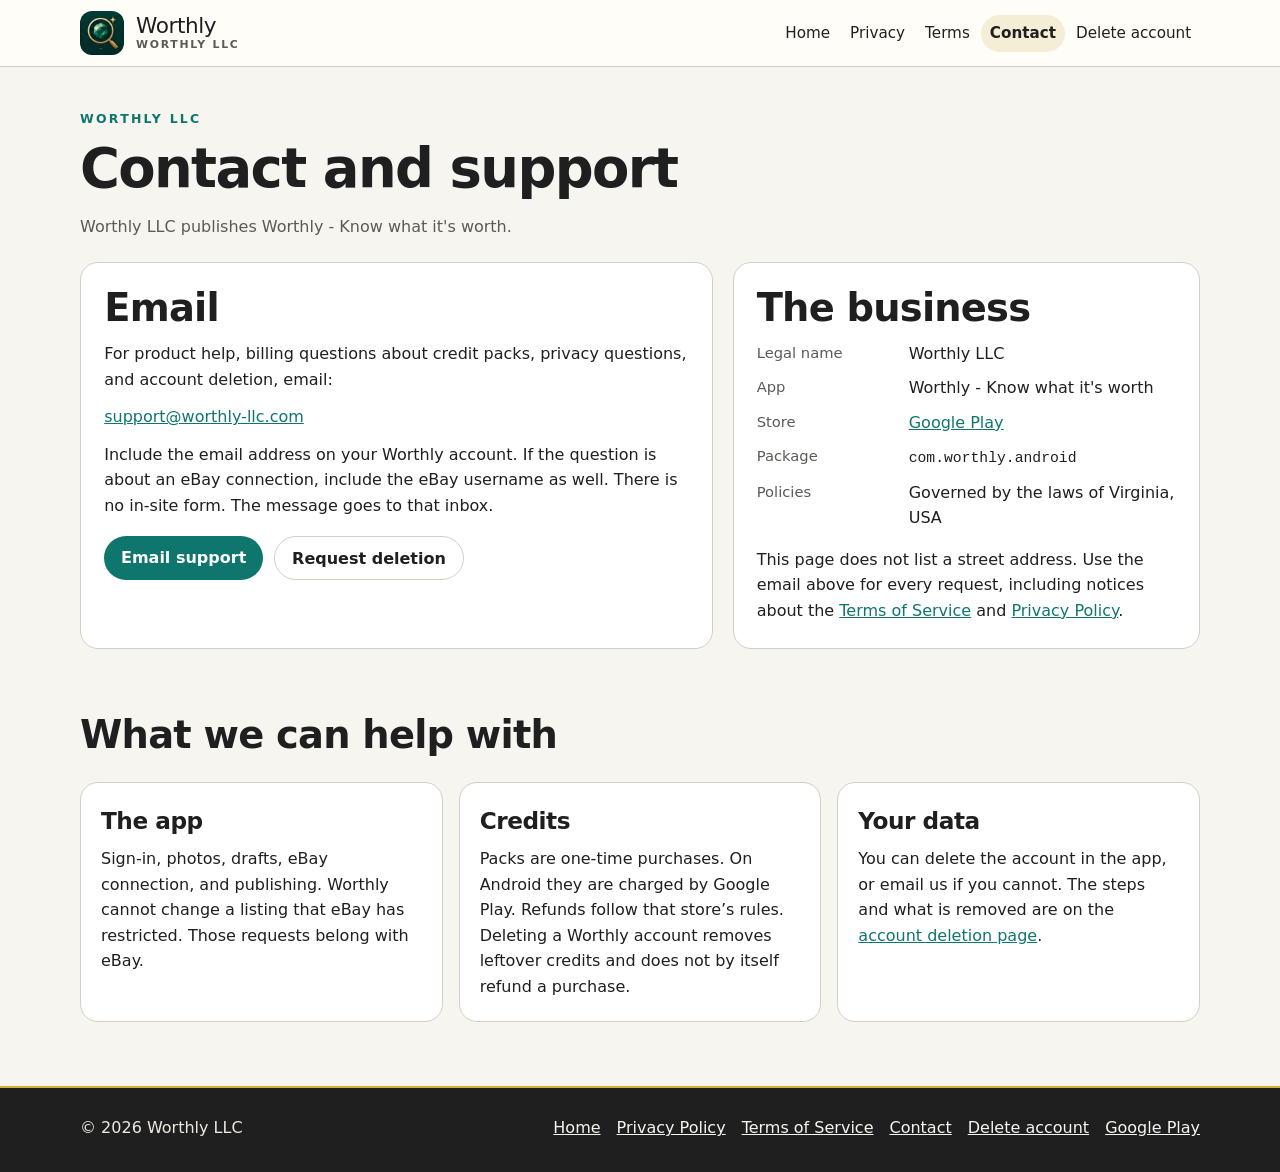
==== contact.html @ cd44a159 "Apply ListGenie brand facts and the Worthly support address. Use the emerald, forest, gold, and char" ====
<!DOCTYPE html>
<html lang="en">
<head>
  <meta charset="utf-8">
  <meta name="viewport" content="width=device-width, initial-scale=1">
  <title>Contact — Worthly LLC</title>
  <meta name="description" content="Contact Worthly LLC, publisher of the Worthly app. Support email for product help, privacy, and account deletion.">
  <link rel="canonical" href="https://worthly-llc.com/contact.html">
  <meta name="theme-color" content="#0F766E">
  <link rel="icon" href="assets/favicon-32.png" type="image/png" sizes="32x32">
  <link rel="apple-touch-icon" href="assets/apple-touch-icon.png">
  <link rel="stylesheet" href="css/styles.css">
</head>
<body>
  <!--
    TODO: No street address is published. The Play Console developer profile lists one, and the app source does not. Add it here only if Worthly LLC wants that address on the public site.
  -->
  <a class="skip" href="#main">Skip to content</a>
  <header class="site-header">
    <div class="header-inner">
      <a class="brand" href="index.html">
        <img src="assets/icon.png" width="512" height="512" alt="">
        <span class="brand-name">Worthly<span>Worthly LLC</span></span>
      </a>
      <nav class="nav" aria-label="Primary">
        <a href="index.html">Home</a>
        <a href="privacy.html">Privacy</a>
        <a href="terms.html">Terms</a>
        <a href="contact.html" aria-current="page">Contact</a>
        <a href="delete-account.html">Delete account</a>
      </nav>
    </div>
  </header>

  <main id="main">
    <div class="wrap page-intro">
      <p class="kicker">Worthly LLC</p>
      <h1 class="page-title">Contact and support</h1>
      <p class="updated">Worthly LLC publishes Worthly - Know what it's worth.</p>
    </div>

    <section class="section" style="padding-top: 1.2rem;">
      <div class="wrap company">
        <article class="card">
          <h2>Email</h2>
          <p>For product help, billing questions about credit packs, privacy questions, and account deletion, email:</p>
          <p><a href="mailto:support@worthly-llc.com">support@worthly-llc.com</a></p>
          <p>Include the email address on your Worthly account. If the question is about an eBay connection, include the eBay username as well. There is no in-site form. The message goes to that inbox.</p>
          <div class="button-row">
            <a class="button" href="mailto:support@worthly-llc.com?subject=Worthly%20support">Email support</a>
            <a class="button secondary" href="mailto:support@worthly-llc.com?subject=Account%20deletion%20request">Request deletion</a>
          </div>
        </article>
        <article class="card">
          <h2>The business</h2>
          <dl class="identity">
            <dt>Legal name</dt>
            <dd>Worthly LLC</dd>
            <dt>App</dt>
            <dd>Worthly - Know what it's worth</dd>
            <dt>Store</dt>
            <dd><a href="https://play.google.com/store/apps/details?id=com.worthly.android">Google Play</a></dd>
            <dt>Package</dt>
            <dd><code>com.worthly.android</code></dd>
            <dt>Policies</dt>
            <dd>Governed by the laws of Virginia, USA</dd>
          </dl>
          <p style="margin-top: 1rem;">This page does not list a street address. Use the email above for every request, including notices about the <a href="terms.html">Terms of Service</a> and <a href="privacy.html">Privacy Policy</a>.</p>
        </article>
      </div>
    </section>

    <section class="section" style="padding-top: 0;" aria-labelledby="help-heading">
      <div class="wrap">
        <h2 id="help-heading">What we can help with</h2>
        <div class="choice-grid">
          <article class="choice">
            <h3>The app</h3>
            <p>Sign-in, photos, drafts, eBay connection, and publishing. Worthly cannot change a listing that eBay has restricted. Those requests belong with eBay.</p>
          </article>
          <article class="choice">
            <h3>Credits</h3>
            <p>Packs are one-time purchases. On Android they are charged by Google Play. Refunds follow that store’s rules. Deleting a Worthly account removes leftover credits and does not by itself refund a purchase.</p>
          </article>
          <article class="choice">
            <h3>Your data</h3>
            <p>You can delete the account in the app, or email us if you cannot. The steps and what is removed are on the <a href="delete-account.html">account deletion page</a>.</p>
          </article>
        </div>
      </div>
    </section>
  </main>

  <footer class="site-footer">
    <div class="footer-inner">
      <p>© 2026 Worthly LLC</p>
      <nav class="footer-nav" aria-label="Footer">
        <a href="index.html">Home</a>
        <a href="privacy.html">Privacy Policy</a>
        <a href="terms.html">Terms of Service</a>
        <a href="contact.html" aria-current="page">Contact</a>
        <a href="delete-account.html">Delete account</a>
        <a href="https://play.google.com/store/apps/details?id=com.worthly.android">Google Play</a>
      </nav>
    </div>
  </footer>
</body>
</html>
---- css/styles.css ----
:root {
  --ink: #1f1f1f;
  --muted: #5c5a54;
  --paper: #f7f5f0;
  --paper-2: #ffffff;
  --line: #d4cfc4;
  --green: #166534;
  --green-deep: #1f1f1f;
  --teal: #0f766e;
  --teal-deep: #166534;
  --gold: #d4af37;
  --gold-line: #d4af37;
  --brass: #b08d57;
  --cream: #f7f5f0;
  --accent-bg: #f5eed6;
  --focus: #166534;
  --shadow: 0 22px 50px rgba(31, 31, 31, 0.14);
  --sans: system-ui, -apple-system, "Segoe UI", "Helvetica Neue", Arial, sans-serif;
  --mono: ui-monospace, "SFMono-Regular", Menlo, Consolas, monospace;
  --max: 1120px;
  --measure: 68ch;
}

*,
*::before,
*::after {
  box-sizing: border-box;
}

html {
  scroll-behavior: smooth;
}

body {
  margin: 0;
  min-height: 100vh;
  display: flex;
  flex-direction: column;
  font-family: var(--sans);
  color: var(--ink);
  background: var(--paper);
  line-height: 1.6;
  font-size: 1rem;
}

main {
  flex: 1;
}

img {
  max-width: 100%;
  height: auto;
}

a {
  color: var(--teal);
}

a:hover {
  color: var(--green);
}

:focus-visible {
  outline: 3px solid var(--focus);
  outline-offset: 3px;
}

::selection {
  background: var(--accent-bg);
  color: var(--ink);
}

.skip {
  position: absolute;
  left: 1rem;
  top: -4rem;
  background: var(--paper-2);
  color: var(--ink);
  padding: 0.55rem 0.85rem;
  z-index: 20;
  border-radius: 8px;
}

.skip:focus {
  top: 0.6rem;
}

.wrap {
  width: min(var(--max), calc(100% - 2rem));
  margin-inline: auto;
}

.site-header {
  background: rgba(255, 253, 248, 0.92);
  border-bottom: 1px solid var(--line);
  position: sticky;
  top: 0;
  z-index: 5;
  backdrop-filter: blur(10px);
}

.header-inner {
  width: min(var(--max), calc(100% - 2rem));
  margin-inline: auto;
  display: flex;
  align-items: center;
  justify-content: space-between;
  gap: 0.75rem 1.5rem;
  padding: 0.7rem 0;
  flex-wrap: wrap;
}

.brand {
  display: flex;
  align-items: center;
  gap: 0.75rem;
  text-decoration: none;
  color: var(--ink);
}

.brand img {
  width: 44px;
  height: 44px;
  border-radius: 12px;
}

.brand-name {
  font-family: var(--sans);
  font-size: 1.35rem;
  letter-spacing: -0.02em;
  line-height: 1;
}

.brand-name span {
  display: block;
  font-family: var(--sans);
  font-size: 0.68rem;
  letter-spacing: 0.16em;
  text-transform: uppercase;
  color: var(--muted);
  margin-top: 0.22rem;
  font-weight: 600;
}

.nav {
  display: flex;
  flex-wrap: wrap;
  gap: 0.25rem 0.15rem;
}

.nav a {
  text-decoration: none;
  color: var(--ink);
  font-size: 0.95rem;
  padding: 0.4rem 0.55rem;
  border-radius: 999px;
}

.nav a[aria-current="page"] {
  background: var(--accent-bg);
  font-weight: 600;
}

.nav a:hover {
  background: var(--accent-bg);
  color: var(--ink);
}

.hero {
  background:
    radial-gradient(720px 340px at 88% -10%, rgba(15, 118, 110, 0.42), transparent 58%),
    var(--green-deep);
  color: var(--cream);
  padding: 3.6rem 0 3.3rem;
}

.hero-grid {
  display: grid;
  grid-template-columns: minmax(0, 1.35fr) minmax(180px, 0.65fr);
  gap: 2.5rem;
  align-items: center;
}

.kicker {
  letter-spacing: 0.18em;
  text-transform: uppercase;
  font-size: 0.78rem;
  font-weight: 600;
  color: var(--teal);
  margin: 0 0 0.75rem;
}

.hero .kicker {
  color: var(--gold);
}

.hero h1,
.page-title {
  font-family: var(--sans);
  font-weight: 700;
  letter-spacing: -0.03em;
  line-height: 1.04;
  margin: 0 0 1rem;
}

.hero h1 {
  font-size: clamp(2.7rem, 6vw, 4.6rem);
  color: var(--cream);
  text-wrap: balance;
}

.lede {
  font-size: 1.18rem;
  max-width: 40rem;
  color: var(--cream);
  margin: 0 0 1.5rem;
}

.hero-actions {
  display: flex;
  flex-wrap: wrap;
  align-items: center;
  gap: 0.4rem 1.25rem;
}

.play-badge {
  display: block;
  width: 200px;
  height: auto;
}

.hero-meta {
  color: #ede9e0;
  font-size: 0.95rem;
  margin: 0.35rem 0 0;
}

.hero-meta a {
  color: var(--cream);
}

.hero-icon {
  justify-self: end;
  width: min(280px, 70%);
  filter: drop-shadow(0 28px 40px rgba(0, 0, 0, 0.35));
}

.section {
  padding: 4rem 0;
}

.section h2,
.card h2,
.legal-prose h2 {
  font-family: var(--sans);
  font-weight: 700;
  letter-spacing: -0.02em;
  line-height: 1.15;
}

.section h2 {
  font-size: clamp(1.8rem, 3vw, 2.45rem);
  margin: 0 0 0.7rem;
}

.section-intro {
  max-width: 46rem;
  color: var(--muted);
  margin: 0;
}

.split {
  display: grid;
  grid-template-columns: 1fr 1fr;
  gap: 1.5rem 2rem;
  align-items: start;
}

.steps,
.packs,
.choice-grid {
  display: grid;
  gap: 1rem;
  margin-top: 1.6rem;
}

.steps,
.packs {
  grid-template-columns: repeat(3, 1fr);
}

.choice-grid {
  grid-template-columns: repeat(3, 1fr);
}

.step,
.pack,
.card,
.choice {
  background: var(--paper-2);
  border: 1px solid var(--line);
  border-radius: 18px;
}

.step,
.pack,
.choice {
  padding: 1.2rem 1.25rem 1.35rem;
}

.card {
  padding: 1.4rem 1.45rem 1.5rem;
}

.step .num,
.choice .num {
  display: block;
  font-size: 0.75rem;
  letter-spacing: 0.14em;
  text-transform: uppercase;
  color: var(--teal-deep);
  font-weight: 600;
  margin-bottom: 0.35rem;
}

.step h3,
.choice h3,
.pack h3 {
  font-family: var(--sans);
  font-weight: 700;
  font-size: 1.45rem;
  margin: 0 0 0.4rem;
  letter-spacing: -0.02em;
}

.step p,
.choice p,
.pack p,
.card p {
  margin: 0;
}

.step p + p,
.card p + p,
.choice p + p {
  margin-top: 0.75rem;
}

.shots {
  background: var(--green-deep);
  color: var(--cream);
  border-top: 2px solid var(--gold);
}

.shots h2 {
  color: var(--cream);
}

.shots .section-intro {
  color: #ede9e0;
}

.shot-row {
  display: grid;
  grid-auto-flow: column;
  grid-auto-columns: minmax(210px, 250px);
  gap: 1rem;
  overflow-x: auto;
  scroll-snap-type: x mandatory;
  padding: 1.4rem 0 0.4rem;
  margin: 0;
  list-style: none;
}

.shot-row li {
  scroll-snap-align: start;
}

.shot-row figure {
  margin: 0;
}

.shot-row img {
  width: 100%;
  border-radius: 24px;
  border: 1px solid rgba(243, 230, 207, 0.28);
  box-shadow: var(--shadow);
  background: #10211e;
}

.shot-row figcaption {
  margin-top: 0.6rem;
  font-size: 0.9rem;
  color: #ede9e0;
}

.table-wrap {
  overflow-x: auto;
  margin-top: 1.4rem;
  border: 1px solid var(--line);
  border-radius: 16px;
  background: var(--paper-2);
}

table {
  width: 100%;
  border-collapse: collapse;
  min-width: 36rem;
}

th,
td {
  text-align: left;
  padding: 0.85rem 1rem;
  border-bottom: 1px solid var(--line);
  vertical-align: top;
}

tr:last-child td {
  border-bottom: 0;
}

th {
  background: #ede9e0;
  font-size: 0.78rem;
  letter-spacing: 0.08em;
  text-transform: uppercase;
  font-weight: 600;
}

.pack h3 {
  margin-bottom: 0.25rem;
}

.pack .price {
  color: var(--teal);
  font-weight: 600;
}

.note {
  color: var(--muted);
  font-size: 0.95rem;
  max-width: 48rem;
}

.company {
  display: grid;
  grid-template-columns: 1.15fr 0.85fr;
  gap: 1.25rem;
  align-items: stretch;
}

dl.identity {
  display: grid;
  grid-template-columns: 8.5rem 1fr;
  gap: 0.55rem 1rem;
  margin: 0;
}

dl.identity dt {
  color: var(--muted);
  font-size: 0.92rem;
}

dl.identity dd {
  margin: 0;
}

.button {
  display: inline-block;
  background: var(--teal);
  color: #fff;
  text-decoration: none;
  padding: 0.72rem 1.05rem;
  border-radius: 999px;
  font-weight: 600;
  line-height: 1.2;
}

.button:hover {
  background: var(--teal-deep);
  color: #fff;
}

.button.secondary {
  background: transparent;
  color: var(--ink);
  border: 1px solid var(--line);
}

.button.secondary:hover {
  background: var(--accent-bg);
  color: var(--ink);
}

.button-row {
  display: flex;
  flex-wrap: wrap;
  gap: 0.7rem;
  margin-top: 1.1rem;
}

.site-footer {
  background: var(--green-deep);
  color: #ede9e0;
  border-top: 2px solid var(--gold);
  padding: 1.7rem 0 2rem;
  margin-top: auto;
}

.footer-inner {
  width: min(var(--max), calc(100% - 2rem));
  margin-inline: auto;
  display: flex;
  flex-wrap: wrap;
  justify-content: space-between;
  gap: 0.8rem 1.5rem;
  align-items: center;
}

.site-footer a {
  color: var(--cream);
}

.site-footer p {
  margin: 0;
}

.footer-nav {
  display: flex;
  flex-wrap: wrap;
  gap: 0.45rem 1rem;
}

.page-intro {
  padding: 2.6rem 0 0.25rem;
}

.page-title {
  font-size: clamp(2.2rem, 4.5vw, 3.4rem);
  text-wrap: balance;
}

.updated {
  color: var(--muted);
  margin: 0;
}

.legal-prose {
  padding-bottom: 3.5rem;
  max-width: 74ch;
}

.legal-prose h2 {
  font-size: 1.5rem;
  margin: 2.1rem 0 0.45rem;
}

.legal-prose h3 {
  font-size: 1.08rem;
  margin: 1.3rem 0 0.3rem;
}

.legal-prose ul,
.legal-prose ol {
  padding-left: 1.2rem;
}

.legal-prose li + li {
  margin-top: 0.35rem;
}

.toc {
  display: flex;
  flex-wrap: wrap;
  gap: 0.4rem 0.9rem;
  padding: 0;
  margin: 1.2rem 0 0;
  list-style: none;
}

.toc a {
  text-underline-offset: 0.15em;
}

code {
  font-family: var(--mono);
  font-size: 0.92em;
}

.visually-hidden {
  position: absolute;
  width: 1px;
  height: 1px;
  padding: 0;
  margin: -1px;
  overflow: hidden;
  clip: rect(0, 0, 0, 0);
  white-space: nowrap;
  border: 0;
}

.callout {
  border-left: 3px solid var(--gold-line);
  background: #fffdf8;
  padding: 0.85rem 1rem;
  border-radius: 0 12px 12px 0;
  margin: 1rem 0;
}

@media (max-width: 860px) {
  .hero-grid,
  .steps,
  .packs,
  .choice-grid,
  .company,
  .split {
    grid-template-columns: 1fr;
  }

  .hero {
    padding: 2.2rem 0 2.3rem;
  }

  .hero-grid {
    gap: 0.4rem;
  }

  .hero-icon {
    justify-self: start;
    width: 112px;
    order: -1;
  }

  .section {
    padding: 2.6rem 0;
  }

  dl.identity {
    grid-template-columns: 1fr;
    gap: 0.15rem;
  }

  dl.identity dt:not(:first-of-type) {
    margin-top: 0.75rem;
  }
}

@media (prefers-reduced-motion: reduce) {
  html {
    scroll-behavior: auto;
  }
}

@media print {
  .site-header,
  .site-footer,
  .skip,
  .play-badge,
  .button-row {
    display: none;
  }

  body {
    background: #fff;
    color: #000;
  }

  a {
    color: #000;
  }
}
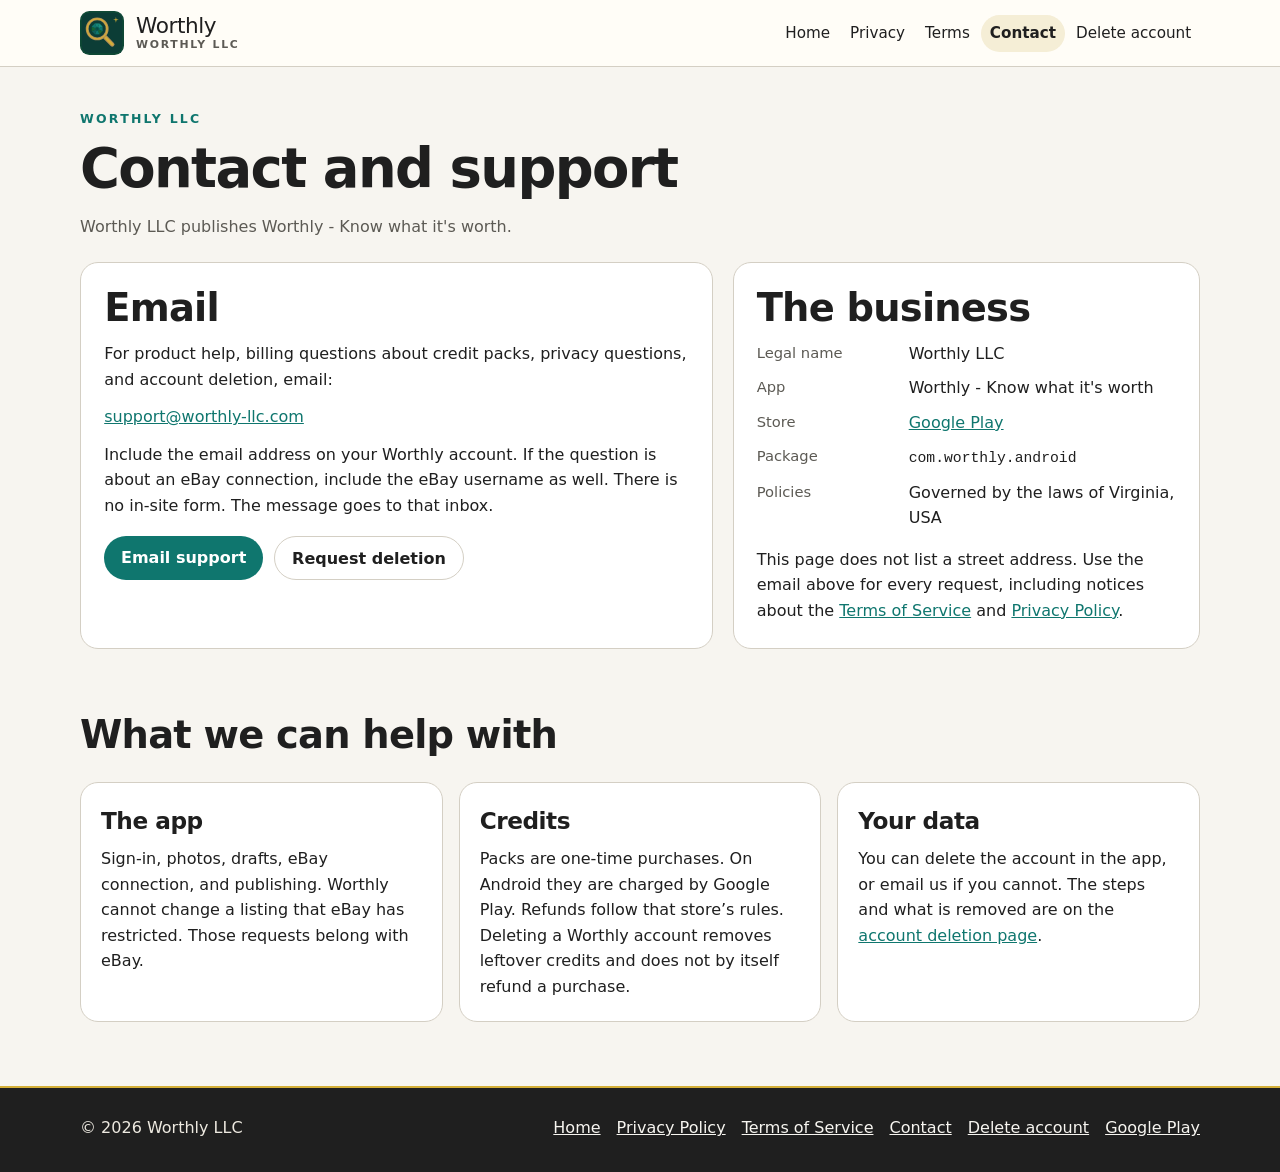
==== commit 350db5d6: "Replace the blurry Play icon with a sharp geometric SVG mark. The hero scaled a 512px raster and loo" ====
--- a/contact.html
+++ b/contact.html
@@ -8,6 +8,7 @@
   <link rel="canonical" href="https://worthly-llc.com/contact.html">
   <meta name="theme-color" content="#0F766E">
   <link rel="icon" href="assets/favicon-32.png" type="image/png" sizes="32x32">
+  <link rel="icon" href="assets/logo.svg" type="image/svg+xml">
   <link rel="apple-touch-icon" href="assets/apple-touch-icon.png">
   <link rel="stylesheet" href="css/styles.css">
 </head>
@@ -19,7 +20,14 @@
   <header class="site-header">
     <div class="header-inner">
       <a class="brand" href="index.html">
-        <img src="assets/icon.png" width="512" height="512" alt="">
+        <svg class="brand-mark" viewBox="0 0 128 128" aria-hidden="true" focusable="false"><rect width="128" height="128" rx="28" fill="#0C3D36"/>
+  <rect x="2.75" y="2.75" width="122.5" height="122.5" rx="25.25" fill="none" stroke="#166534" stroke-width="1.5"/>
+  <line x1="73.76" y1="76.60" x2="93.90" y2="97.46" stroke="#B08D57" stroke-width="13" stroke-linecap="round"/>
+  <line x1="73.76" y1="76.60" x2="93.90" y2="97.46" stroke="#D4AF37" stroke-width="7" stroke-linecap="round"/>
+  <circle cx="50.0" cy="52.0" r="29" fill="#0C3D36" stroke="#B08D57" stroke-width="8.5"/>
+  <circle cx="50.0" cy="52.0" r="29" fill="none" stroke="#D4AF37" stroke-width="3.6"/>
+  <polygon points="56.74,35.74 66.26,45.26 50.00,52.00" fill="#1A8F82"/><polygon points="66.26,45.26 66.26,58.74 50.00,52.00" fill="#0F766E"/><polygon points="66.26,58.74 56.74,68.26 50.00,52.00" fill="#166534"/><polygon points="56.74,68.26 43.26,68.26 50.00,52.00" fill="#0F766E"/><polygon points="43.26,68.26 33.74,58.74 50.00,52.00" fill="#115E59"/><polygon points="33.74,58.74 33.74,45.26 50.00,52.00" fill="#166534"/><polygon points="33.74,45.26 43.26,35.74 50.00,52.00" fill="#0F766E"/><polygon points="43.26,35.74 56.74,35.74 50.00,52.00" fill="#178578"/><polygon points="52.45,46.09 55.91,49.55 55.91,54.45 52.45,57.91 47.55,57.91 44.09,54.45 44.09,49.55 47.55,46.09" fill="#0C5C56"/><polygon points="56.74,35.74 66.26,45.26 66.26,58.74 56.74,68.26 43.26,68.26 33.74,58.74 33.74,45.26 43.26,35.74" fill="none" stroke="#083F3A" stroke-width="0.8" stroke-linejoin="round"/><line x1="50.00" y1="52.00" x2="52.45" y2="46.09" stroke="#083F3A" stroke-width="0.55"/><line x1="50.00" y1="52.00" x2="55.91" y2="49.55" stroke="#083F3A" stroke-width="0.55"/><line x1="50.00" y1="52.00" x2="55.91" y2="54.45" stroke="#083F3A" stroke-width="0.55"/><line x1="50.00" y1="52.00" x2="52.45" y2="57.91" stroke="#083F3A" stroke-width="0.55"/><line x1="50.00" y1="52.00" x2="47.55" y2="57.91" stroke="#083F3A" stroke-width="0.55"/><line x1="50.00" y1="52.00" x2="44.09" y2="54.45" stroke="#083F3A" stroke-width="0.55"/><line x1="50.00" y1="52.00" x2="44.09" y2="49.55" stroke="#083F3A" stroke-width="0.55"/><line x1="50.00" y1="52.00" x2="47.55" y2="46.09" stroke="#083F3A" stroke-width="0.55"/>
+  <polygon points="104.50,17.10 105.95,24.05 112.90,25.50 105.95,26.95 104.50,33.90 103.05,26.95 96.10,25.50 103.05,24.05" fill="#D4AF37"/></svg>
         <span class="brand-name">Worthly<span>Worthly LLC</span></span>
       </a>
       <nav class="nav" aria-label="Primary">
--- a/css/styles.css
+++ b/css/styles.css
@@ -118,10 +118,11 @@
   color: var(--ink);
 }
 
-.brand img {
+.brand-mark {
   width: 44px;
   height: 44px;
-  border-radius: 12px;
+  display: block;
+  flex: none;
 }
 
 .brand-name {
@@ -242,7 +243,8 @@
 .hero-icon {
   justify-self: end;
   width: min(280px, 70%);
-  filter: drop-shadow(0 28px 40px rgba(0, 0, 0, 0.35));
+  height: auto;
+  display: block;
 }
 
 .section {
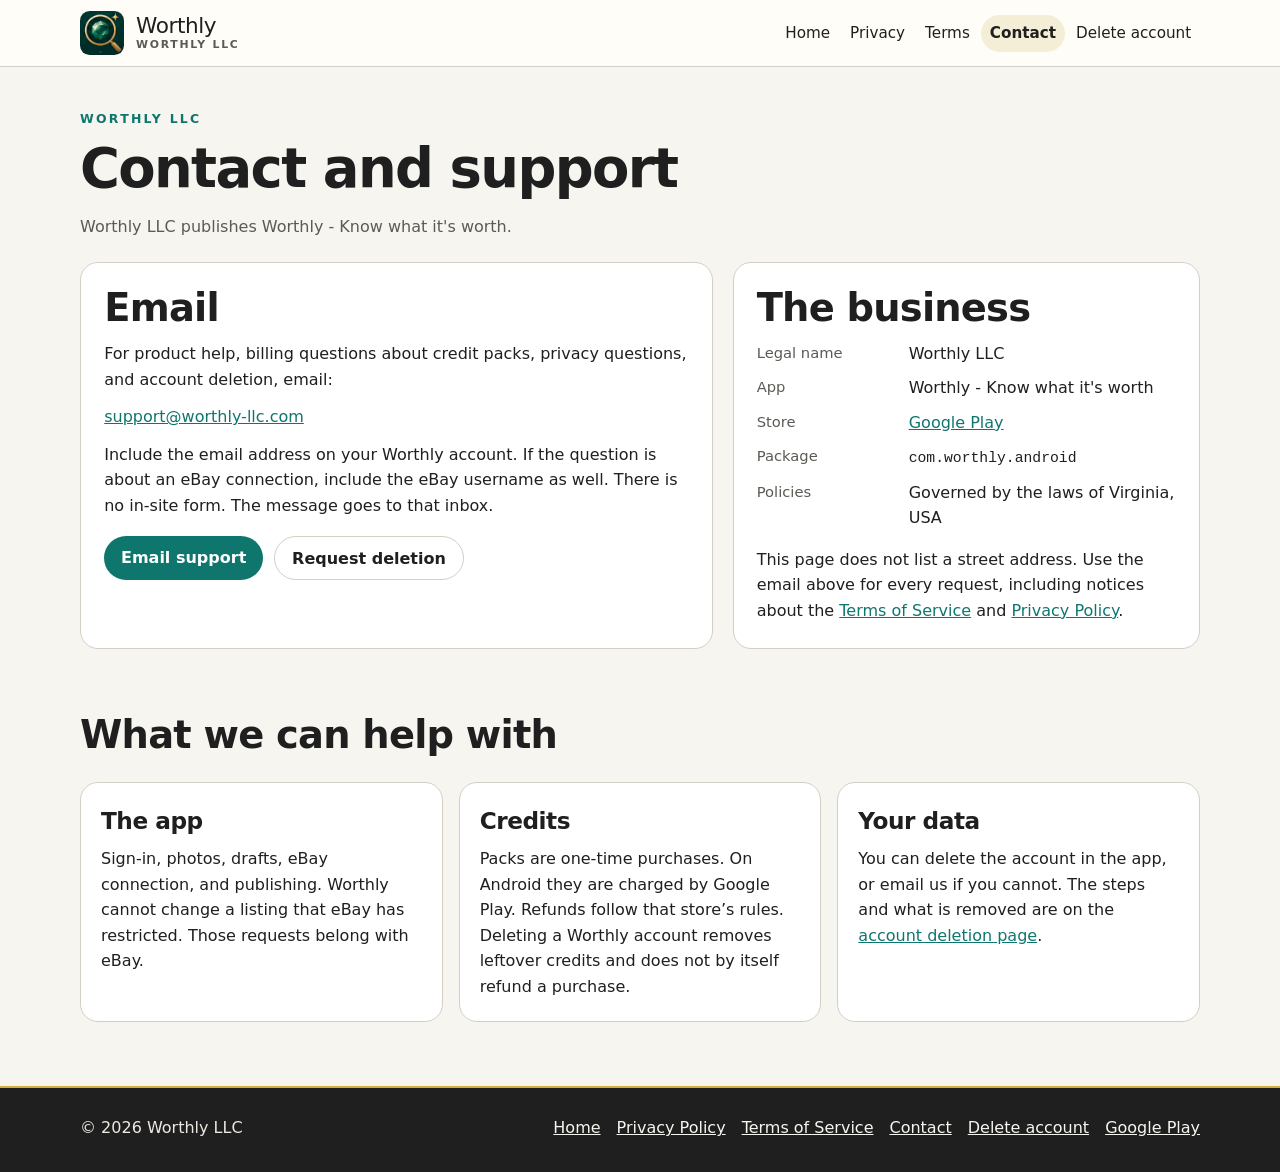
==== commit d7092369: "Use a crop of the original Play icon instead of a drawn mark. The geometric SVG did not match the li" ====
--- a/contact.html
+++ b/contact.html
@@ -8,7 +8,6 @@
   <link rel="canonical" href="https://worthly-llc.com/contact.html">
   <meta name="theme-color" content="#0F766E">
   <link rel="icon" href="assets/favicon-32.png" type="image/png" sizes="32x32">
-  <link rel="icon" href="assets/logo.svg" type="image/svg+xml">
   <link rel="apple-touch-icon" href="assets/apple-touch-icon.png">
   <link rel="stylesheet" href="css/styles.css">
 </head>
@@ -20,14 +19,7 @@
   <header class="site-header">
     <div class="header-inner">
       <a class="brand" href="index.html">
-        <svg class="brand-mark" viewBox="0 0 128 128" aria-hidden="true" focusable="false"><rect width="128" height="128" rx="28" fill="#0C3D36"/>
-  <rect x="2.75" y="2.75" width="122.5" height="122.5" rx="25.25" fill="none" stroke="#166534" stroke-width="1.5"/>
-  <line x1="73.76" y1="76.60" x2="93.90" y2="97.46" stroke="#B08D57" stroke-width="13" stroke-linecap="round"/>
-  <line x1="73.76" y1="76.60" x2="93.90" y2="97.46" stroke="#D4AF37" stroke-width="7" stroke-linecap="round"/>
-  <circle cx="50.0" cy="52.0" r="29" fill="#0C3D36" stroke="#B08D57" stroke-width="8.5"/>
-  <circle cx="50.0" cy="52.0" r="29" fill="none" stroke="#D4AF37" stroke-width="3.6"/>
-  <polygon points="56.74,35.74 66.26,45.26 50.00,52.00" fill="#1A8F82"/><polygon points="66.26,45.26 66.26,58.74 50.00,52.00" fill="#0F766E"/><polygon points="66.26,58.74 56.74,68.26 50.00,52.00" fill="#166534"/><polygon points="56.74,68.26 43.26,68.26 50.00,52.00" fill="#0F766E"/><polygon points="43.26,68.26 33.74,58.74 50.00,52.00" fill="#115E59"/><polygon points="33.74,58.74 33.74,45.26 50.00,52.00" fill="#166534"/><polygon points="33.74,45.26 43.26,35.74 50.00,52.00" fill="#0F766E"/><polygon points="43.26,35.74 56.74,35.74 50.00,52.00" fill="#178578"/><polygon points="52.45,46.09 55.91,49.55 55.91,54.45 52.45,57.91 47.55,57.91 44.09,54.45 44.09,49.55 47.55,46.09" fill="#0C5C56"/><polygon points="56.74,35.74 66.26,45.26 66.26,58.74 56.74,68.26 43.26,68.26 33.74,58.74 33.74,45.26 43.26,35.74" fill="none" stroke="#083F3A" stroke-width="0.8" stroke-linejoin="round"/><line x1="50.00" y1="52.00" x2="52.45" y2="46.09" stroke="#083F3A" stroke-width="0.55"/><line x1="50.00" y1="52.00" x2="55.91" y2="49.55" stroke="#083F3A" stroke-width="0.55"/><line x1="50.00" y1="52.00" x2="55.91" y2="54.45" stroke="#083F3A" stroke-width="0.55"/><line x1="50.00" y1="52.00" x2="52.45" y2="57.91" stroke="#083F3A" stroke-width="0.55"/><line x1="50.00" y1="52.00" x2="47.55" y2="57.91" stroke="#083F3A" stroke-width="0.55"/><line x1="50.00" y1="52.00" x2="44.09" y2="54.45" stroke="#083F3A" stroke-width="0.55"/><line x1="50.00" y1="52.00" x2="44.09" y2="49.55" stroke="#083F3A" stroke-width="0.55"/><line x1="50.00" y1="52.00" x2="47.55" y2="46.09" stroke="#083F3A" stroke-width="0.55"/>
-  <polygon points="104.50,17.10 105.95,24.05 112.90,25.50 105.95,26.95 104.50,33.90 103.05,26.95 96.10,25.50 103.05,24.05" fill="#D4AF37"/></svg>
+        <img class="brand-mark" src="assets/icon.png" width="424" height="424" alt="">
         <span class="brand-name">Worthly<span>Worthly LLC</span></span>
       </a>
       <nav class="nav" aria-label="Primary">
--- a/css/styles.css
+++ b/css/styles.css
@@ -123,6 +123,7 @@
   height: 44px;
   display: block;
   flex: none;
+  border-radius: 22%;
 }
 
 .brand-name {
@@ -245,6 +246,7 @@
   width: min(280px, 70%);
   height: auto;
   display: block;
+  border-radius: 22%;
 }
 
 .section {
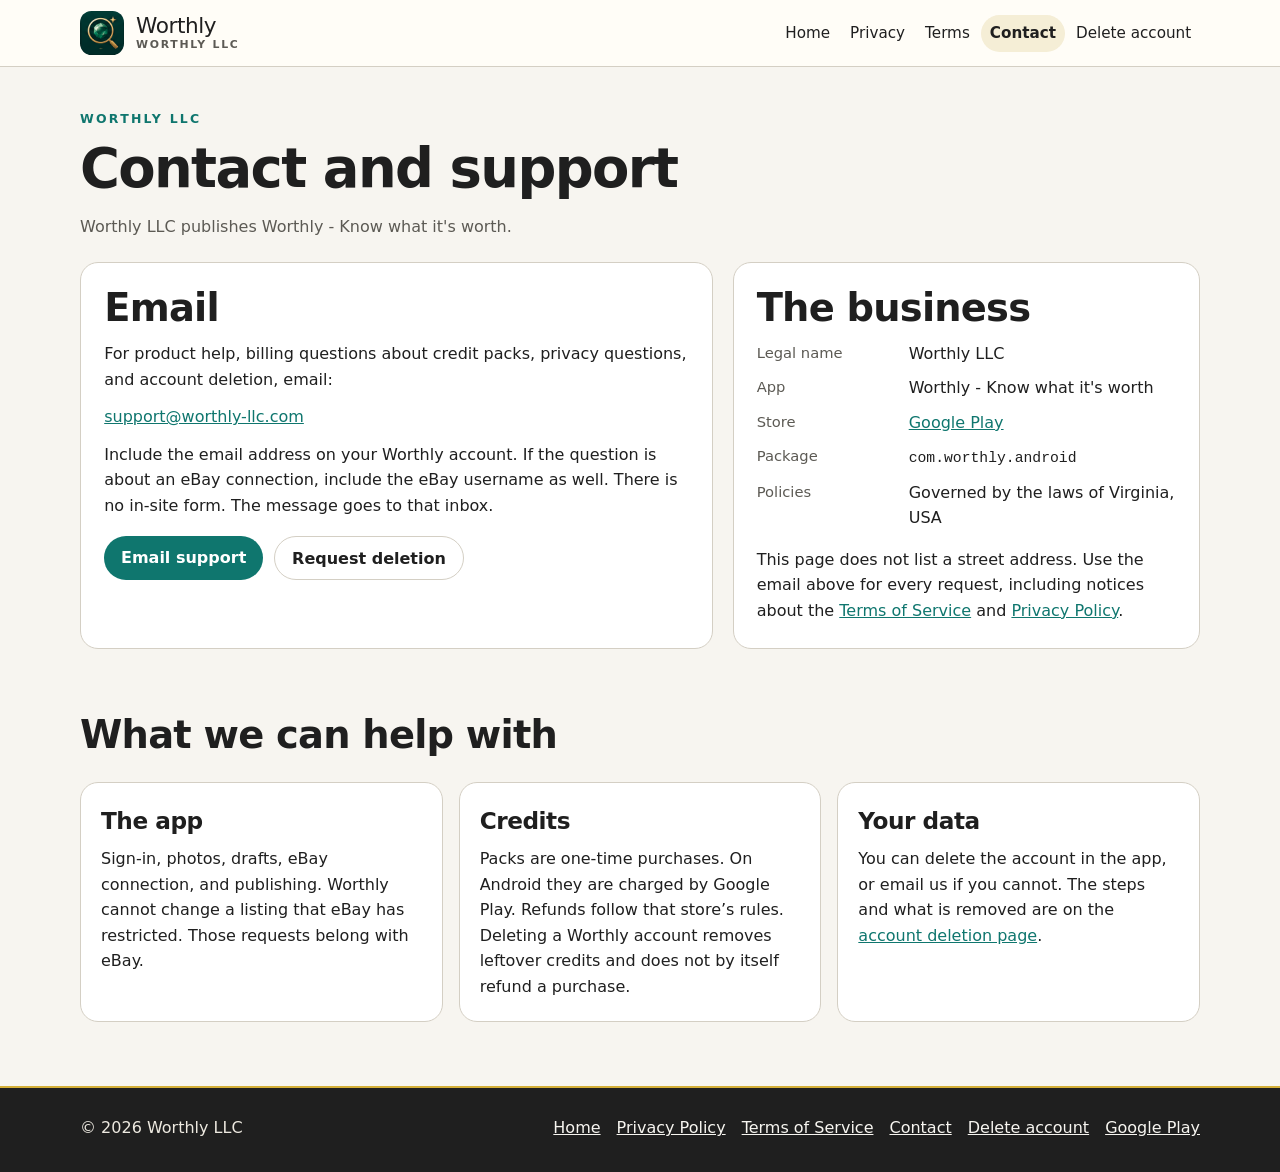
==== commit c4dd1b3e: "Restore the full Play icon and only clip the corner fringe. The inward crop removed too much of the " ====
--- a/contact.html
+++ b/contact.html
@@ -19,7 +19,7 @@
   <header class="site-header">
     <div class="header-inner">
       <a class="brand" href="index.html">
-        <img class="brand-mark" src="assets/icon.png" width="424" height="424" alt="">
+        <img class="brand-mark" src="assets/icon.png" width="512" height="512" alt="">
         <span class="brand-name">Worthly<span>Worthly LLC</span></span>
       </a>
       <nav class="nav" aria-label="Primary">
--- a/css/styles.css
+++ b/css/styles.css
@@ -123,7 +123,7 @@
   height: 44px;
   display: block;
   flex: none;
-  border-radius: 22%;
+  border-radius: 26%;
 }
 
 .brand-name {
@@ -246,7 +246,7 @@
   width: min(280px, 70%);
   height: auto;
   display: block;
-  border-radius: 22%;
+  border-radius: 26%;
 }
 
 .section {
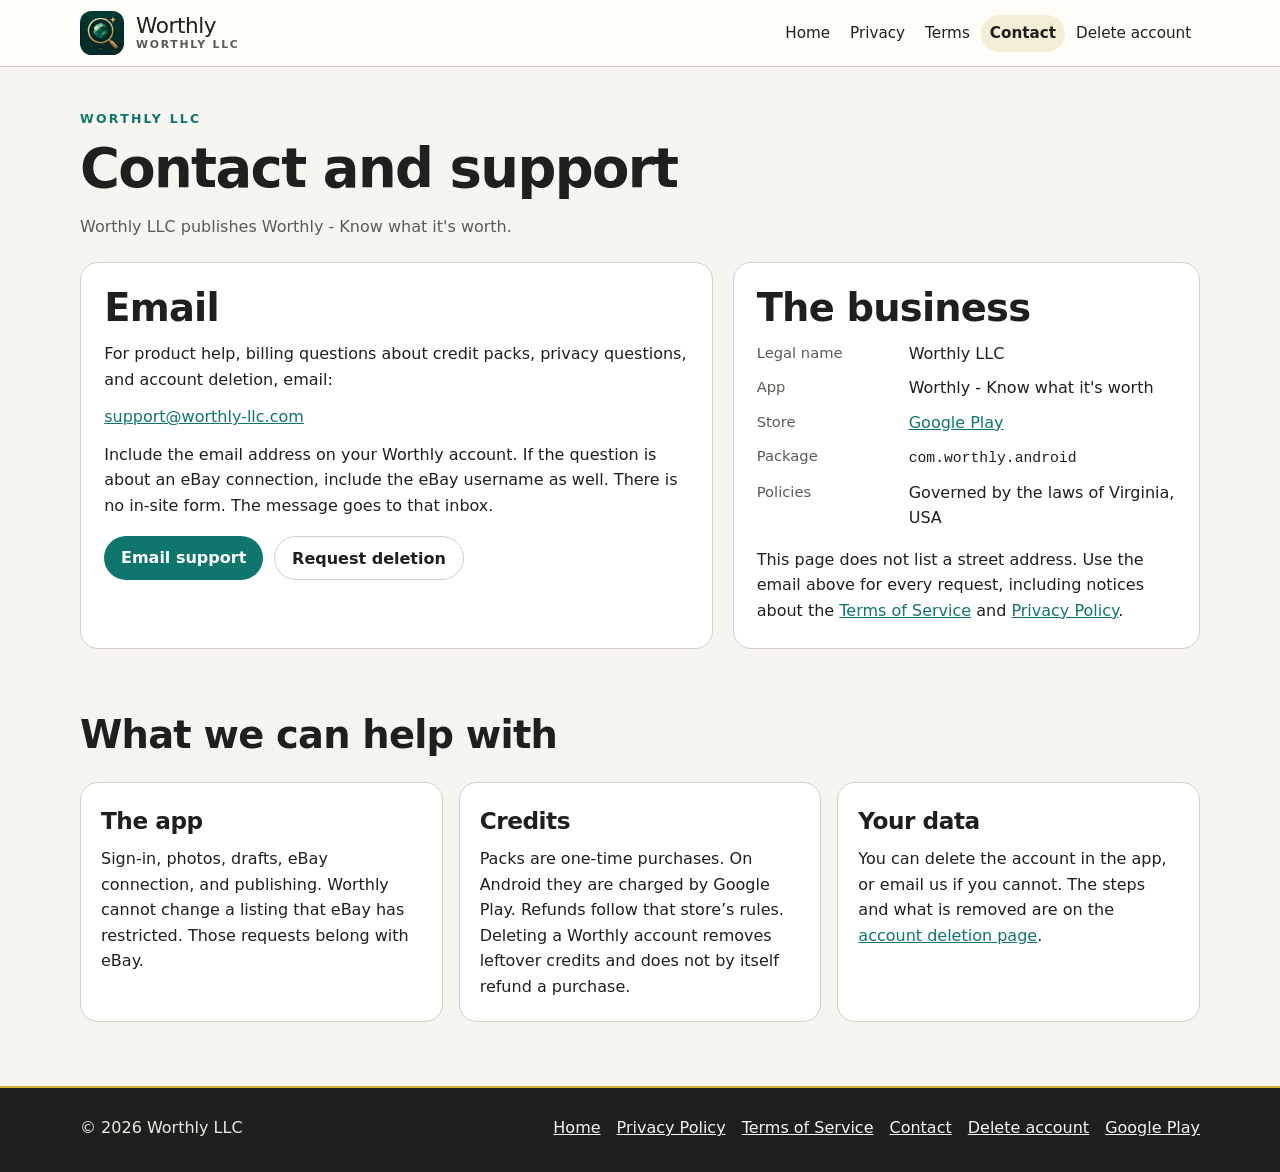
==== commit f28d8c9c: "Use the 1024 App Store icon from assets/art. The listing PNG was only 512px. The hero and header now" ====
--- a/contact.html
+++ b/contact.html
@@ -19,7 +19,7 @@
   <header class="site-header">
     <div class="header-inner">
       <a class="brand" href="index.html">
-        <img class="brand-mark" src="assets/icon.png" width="512" height="512" alt="">
+        <img class="brand-mark" src="assets/icon.png" width="1024" height="1024" alt="">
         <span class="brand-name">Worthly<span>Worthly LLC</span></span>
       </a>
       <nav class="nav" aria-label="Primary">
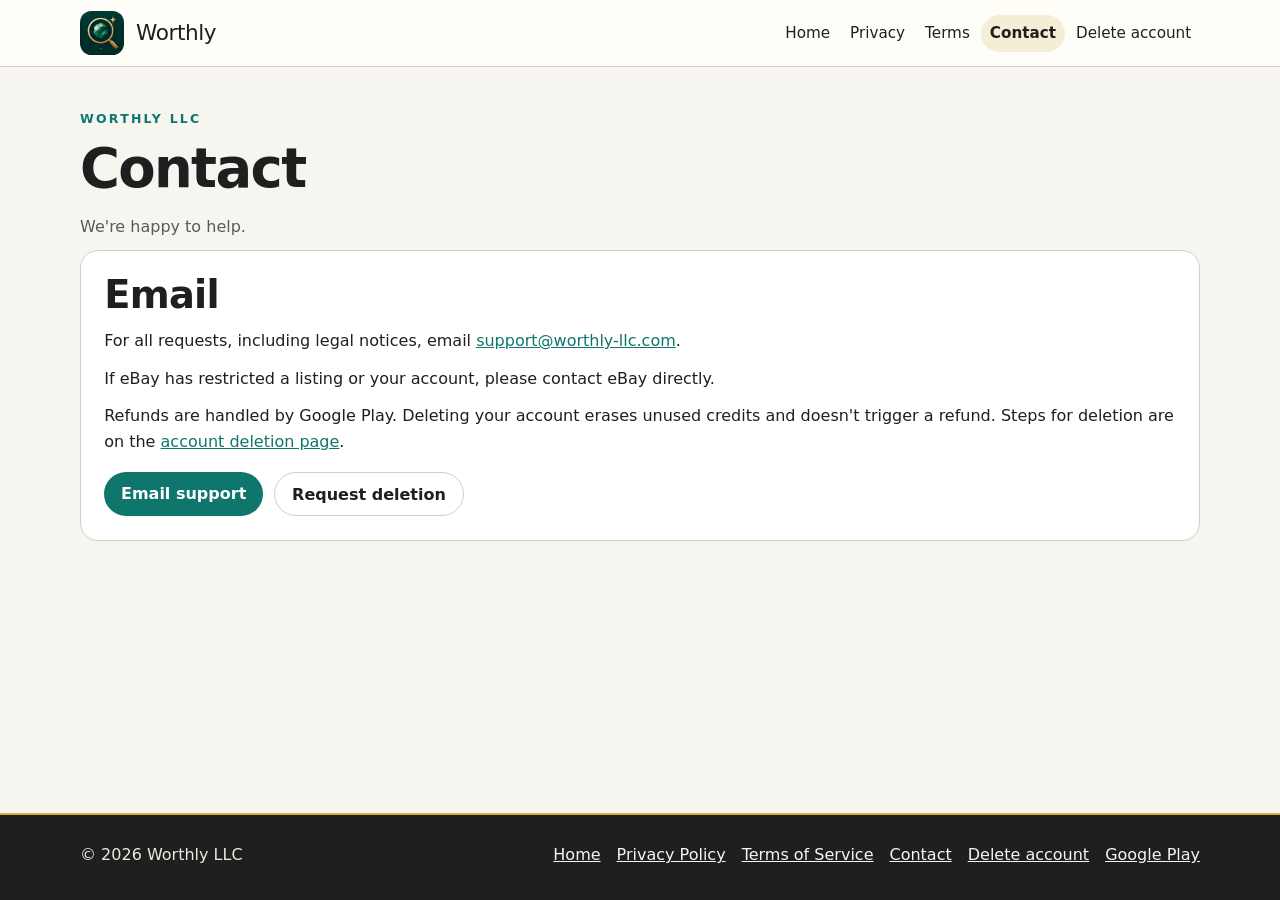
==== commit 15801b23: "Rewrite the site in plain language for app users. Drop product IDs, platform internals, and iOS ment" ====
--- a/contact.html
+++ b/contact.html
@@ -4,7 +4,7 @@
   <meta charset="utf-8">
   <meta name="viewport" content="width=device-width, initial-scale=1">
   <title>Contact — Worthly LLC</title>
-  <meta name="description" content="Contact Worthly LLC, publisher of the Worthly app. Support email for product help, privacy, and account deletion.">
+  <meta name="description" content="Contact Worthly LLC. Email support@worthly-llc.com for help, privacy questions, and account deletion.">
   <link rel="canonical" href="https://worthly-llc.com/contact.html">
   <meta name="theme-color" content="#0F766E">
   <link rel="icon" href="assets/favicon-32.png" type="image/png" sizes="32x32">
@@ -12,15 +12,12 @@
   <link rel="stylesheet" href="css/styles.css">
 </head>
 <body>
-  <!--
-    TODO: No street address is published. The Play Console developer profile lists one, and the app source does not. Add it here only if Worthly LLC wants that address on the public site.
-  -->
   <a class="skip" href="#main">Skip to content</a>
   <header class="site-header">
     <div class="header-inner">
       <a class="brand" href="index.html">
         <img class="brand-mark" src="assets/icon.png" width="1024" height="1024" alt="">
-        <span class="brand-name">Worthly<span>Worthly LLC</span></span>
+        <span class="brand-name">Worthly</span>
       </a>
       <nav class="nav" aria-label="Primary">
         <a href="index.html">Home</a>
@@ -35,58 +32,22 @@
   <main id="main">
     <div class="wrap page-intro">
       <p class="kicker">Worthly LLC</p>
-      <h1 class="page-title">Contact and support</h1>
-      <p class="updated">Worthly LLC publishes Worthly - Know what it's worth.</p>
+      <h1 class="page-title">Contact</h1>
+      <p class="updated">We're happy to help.</p>
     </div>
 
-    <section class="section" style="padding-top: 1.2rem;">
-      <div class="wrap company">
+    <section class="section" style="padding-top: 0.4rem;">
+      <div class="wrap">
         <article class="card">
           <h2>Email</h2>
-          <p>For product help, billing questions about credit packs, privacy questions, and account deletion, email:</p>
-          <p><a href="mailto:support@worthly-llc.com">support@worthly-llc.com</a></p>
-          <p>Include the email address on your Worthly account. If the question is about an eBay connection, include the eBay username as well. There is no in-site form. The message goes to that inbox.</p>
+          <p>For all requests, including legal notices, email <a href="mailto:support@worthly-llc.com">support@worthly-llc.com</a>.</p>
+          <p>If eBay has restricted a listing or your account, please contact eBay directly.</p>
+          <p>Refunds are handled by Google Play. Deleting your account erases unused credits and doesn't trigger a refund. Steps for deletion are on the <a href="delete-account.html">account deletion page</a>.</p>
           <div class="button-row">
             <a class="button" href="mailto:support@worthly-llc.com?subject=Worthly%20support">Email support</a>
             <a class="button secondary" href="mailto:support@worthly-llc.com?subject=Account%20deletion%20request">Request deletion</a>
           </div>
         </article>
-        <article class="card">
-          <h2>The business</h2>
-          <dl class="identity">
-            <dt>Legal name</dt>
-            <dd>Worthly LLC</dd>
-            <dt>App</dt>
-            <dd>Worthly - Know what it's worth</dd>
-            <dt>Store</dt>
-            <dd><a href="https://play.google.com/store/apps/details?id=com.worthly.android">Google Play</a></dd>
-            <dt>Package</dt>
-            <dd><code>com.worthly.android</code></dd>
-            <dt>Policies</dt>
-            <dd>Governed by the laws of Virginia, USA</dd>
-          </dl>
-          <p style="margin-top: 1rem;">This page does not list a street address. Use the email above for every request, including notices about the <a href="terms.html">Terms of Service</a> and <a href="privacy.html">Privacy Policy</a>.</p>
-        </article>
-      </div>
-    </section>
-
-    <section class="section" style="padding-top: 0;" aria-labelledby="help-heading">
-      <div class="wrap">
-        <h2 id="help-heading">What we can help with</h2>
-        <div class="choice-grid">
-          <article class="choice">
-            <h3>The app</h3>
-            <p>Sign-in, photos, drafts, eBay connection, and publishing. Worthly cannot change a listing that eBay has restricted. Those requests belong with eBay.</p>
-          </article>
-          <article class="choice">
-            <h3>Credits</h3>
-            <p>Packs are one-time purchases. On Android they are charged by Google Play. Refunds follow that store’s rules. Deleting a Worthly account removes leftover credits and does not by itself refund a purchase.</p>
-          </article>
-          <article class="choice">
-            <h3>Your data</h3>
-            <p>You can delete the account in the app, or email us if you cannot. The steps and what is removed are on the <a href="delete-account.html">account deletion page</a>.</p>
-          </article>
-        </div>
       </div>
     </section>
   </main>
--- a/css/styles.css
+++ b/css/styles.css
@@ -441,6 +441,19 @@
   font-weight: 600;
 }
 
+.pack .badge {
+  display: inline-block;
+  margin: 0 0 0.65rem;
+  padding: 0.18rem 0.55rem;
+  border-radius: 999px;
+  background: var(--teal);
+  color: #fff;
+  font-size: 0.72rem;
+  font-weight: 700;
+  letter-spacing: 0.06em;
+  text-transform: uppercase;
+}
+
 .note {
   color: var(--muted);
   font-size: 0.95rem;
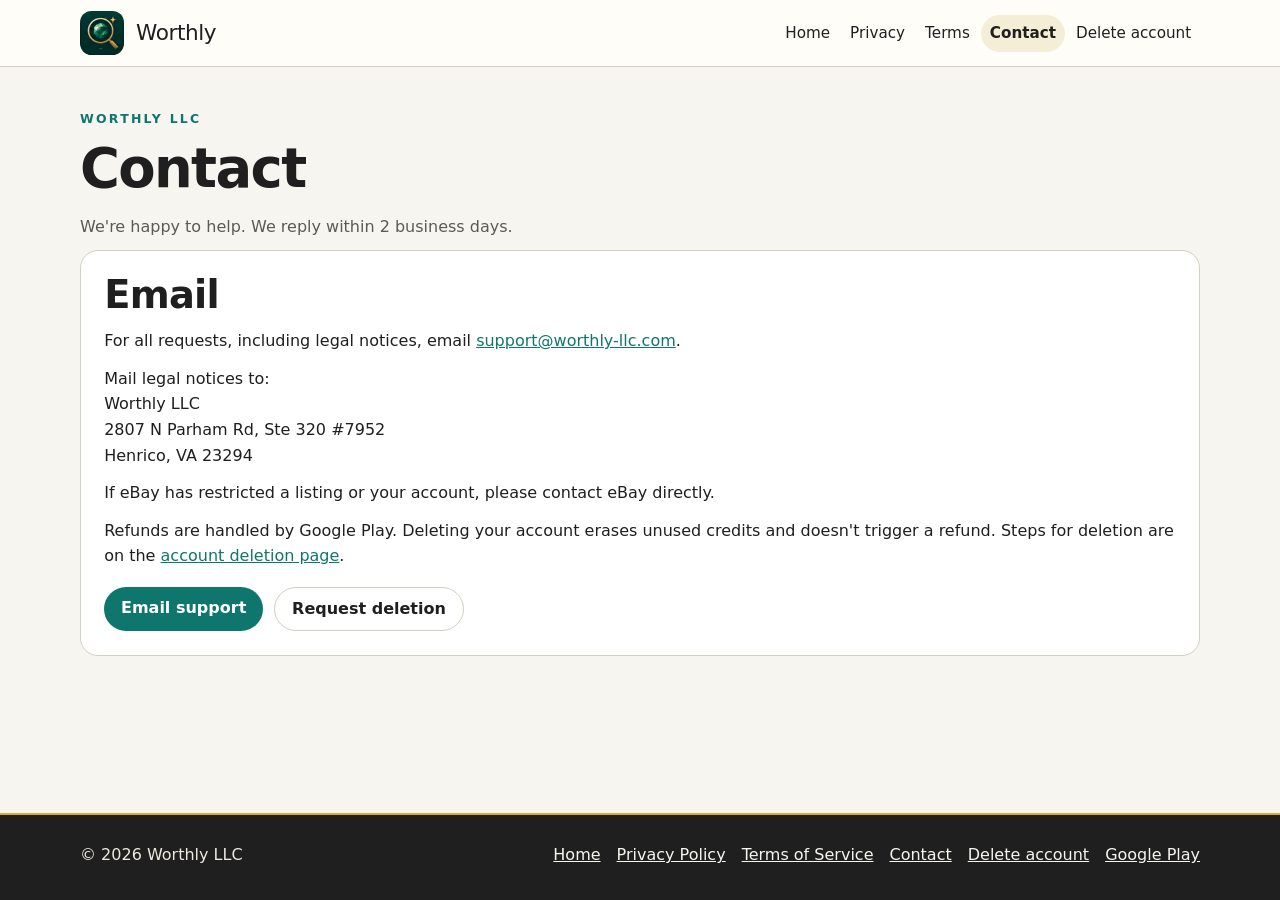
==== commit 16e75907: "Add the mailing address, Orange County venue, and liability floor. Legal notices go to the Henrico a" ====
--- a/contact.html
+++ b/contact.html
@@ -33,7 +33,7 @@
     <div class="wrap page-intro">
       <p class="kicker">Worthly LLC</p>
       <h1 class="page-title">Contact</h1>
-      <p class="updated">We're happy to help.</p>
+      <p class="updated">We're happy to help. We reply within 2 business days.</p>
     </div>
 
     <section class="section" style="padding-top: 0.4rem;">
@@ -41,6 +41,10 @@
         <article class="card">
           <h2>Email</h2>
           <p>For all requests, including legal notices, email <a href="mailto:support@worthly-llc.com">support@worthly-llc.com</a>.</p>
+          <p>Mail legal notices to:<br>
+          Worthly LLC<br>
+          2807 N Parham Rd, Ste 320 #7952<br>
+          Henrico, VA 23294</p>
           <p>If eBay has restricted a listing or your account, please contact eBay directly.</p>
           <p>Refunds are handled by Google Play. Deleting your account erases unused credits and doesn't trigger a refund. Steps for deletion are on the <a href="delete-account.html">account deletion page</a>.</p>
           <div class="button-row">
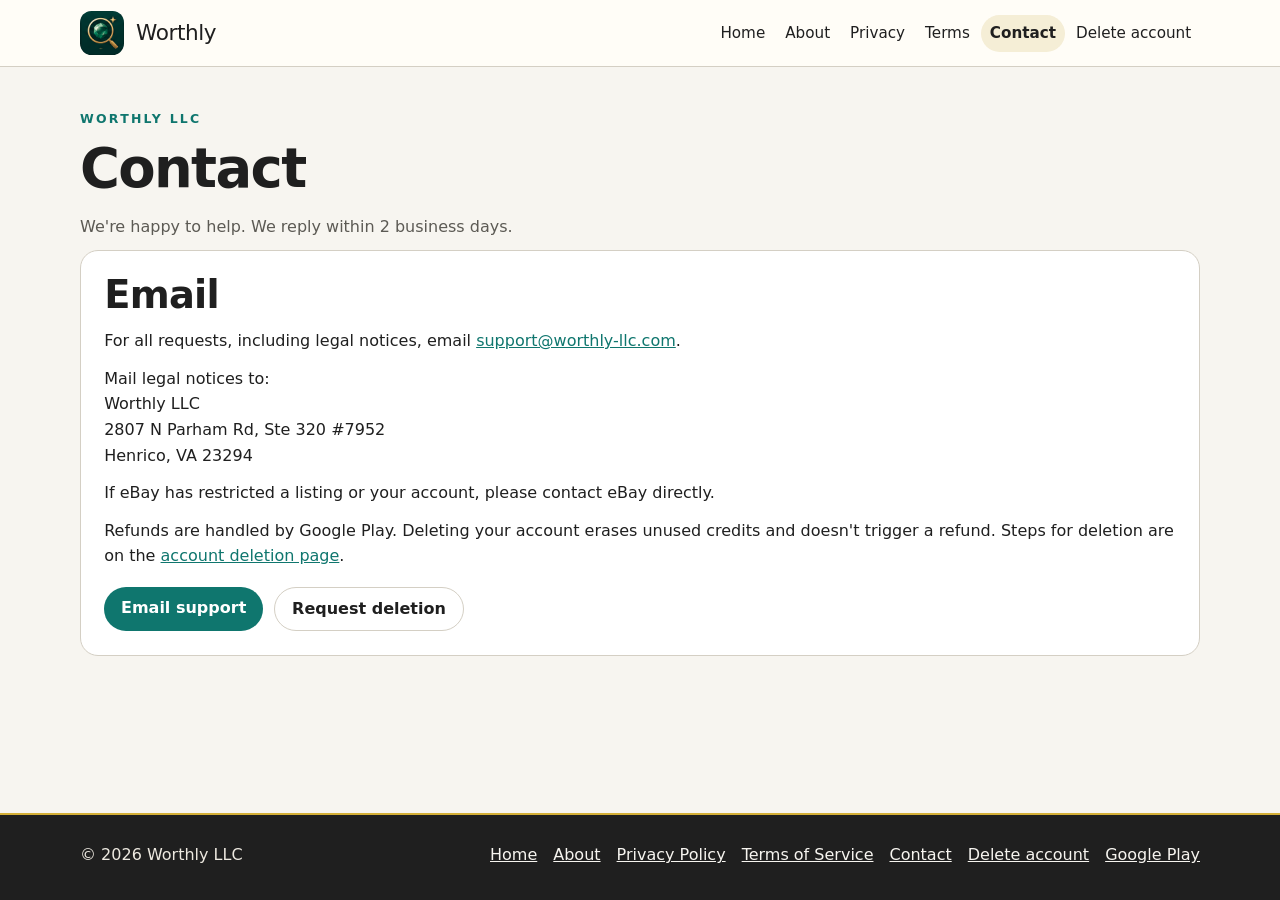
==== commit fd88fc89: "Add About page and update navigation - Add new about.html page with company information - Update nav" ====
--- a/contact.html
+++ b/contact.html
@@ -21,6 +21,7 @@
       </a>
       <nav class="nav" aria-label="Primary">
         <a href="index.html">Home</a>
+        <a href="about.html">About</a>
         <a href="privacy.html">Privacy</a>
         <a href="terms.html">Terms</a>
         <a href="contact.html" aria-current="page">Contact</a>
@@ -61,6 +62,7 @@
       <p>© 2026 Worthly LLC</p>
       <nav class="footer-nav" aria-label="Footer">
         <a href="index.html">Home</a>
+        <a href="about.html">About</a>
         <a href="privacy.html">Privacy Policy</a>
         <a href="terms.html">Terms of Service</a>
         <a href="contact.html" aria-current="page">Contact</a>
--- a/css/styles.css
+++ b/css/styles.css
@@ -445,13 +445,37 @@
   display: inline-block;
   margin: 0 0 0.65rem;
   padding: 0.18rem 0.55rem;
+  border: 1px solid transparent;
   border-radius: 999px;
-  background: var(--teal);
-  color: #fff;
   font-size: 0.72rem;
   font-weight: 700;
   letter-spacing: 0.06em;
+  line-height: 1.2;
   text-transform: uppercase;
+  white-space: nowrap;
+}
+
+.pack .badge-starter {
+  background: transparent;
+  color: #1f1f1f;
+  border-color: #c4bfb4;
+}
+
+.pack .badge-great {
+  background: #0f766e;
+  color: #f7f5f0;
+  border-color: #0f766e;
+}
+
+.pack .badge-best {
+  background: linear-gradient(160deg, #d4af37, #b08d57);
+  color: #1f1f1f;
+  border-color: #b08d57;
+}
+
+.pack-best {
+  border-color: #d4af37;
+  box-shadow: 0 0 0 3px rgba(212, 175, 55, 0.35);
 }
 
 .note {
